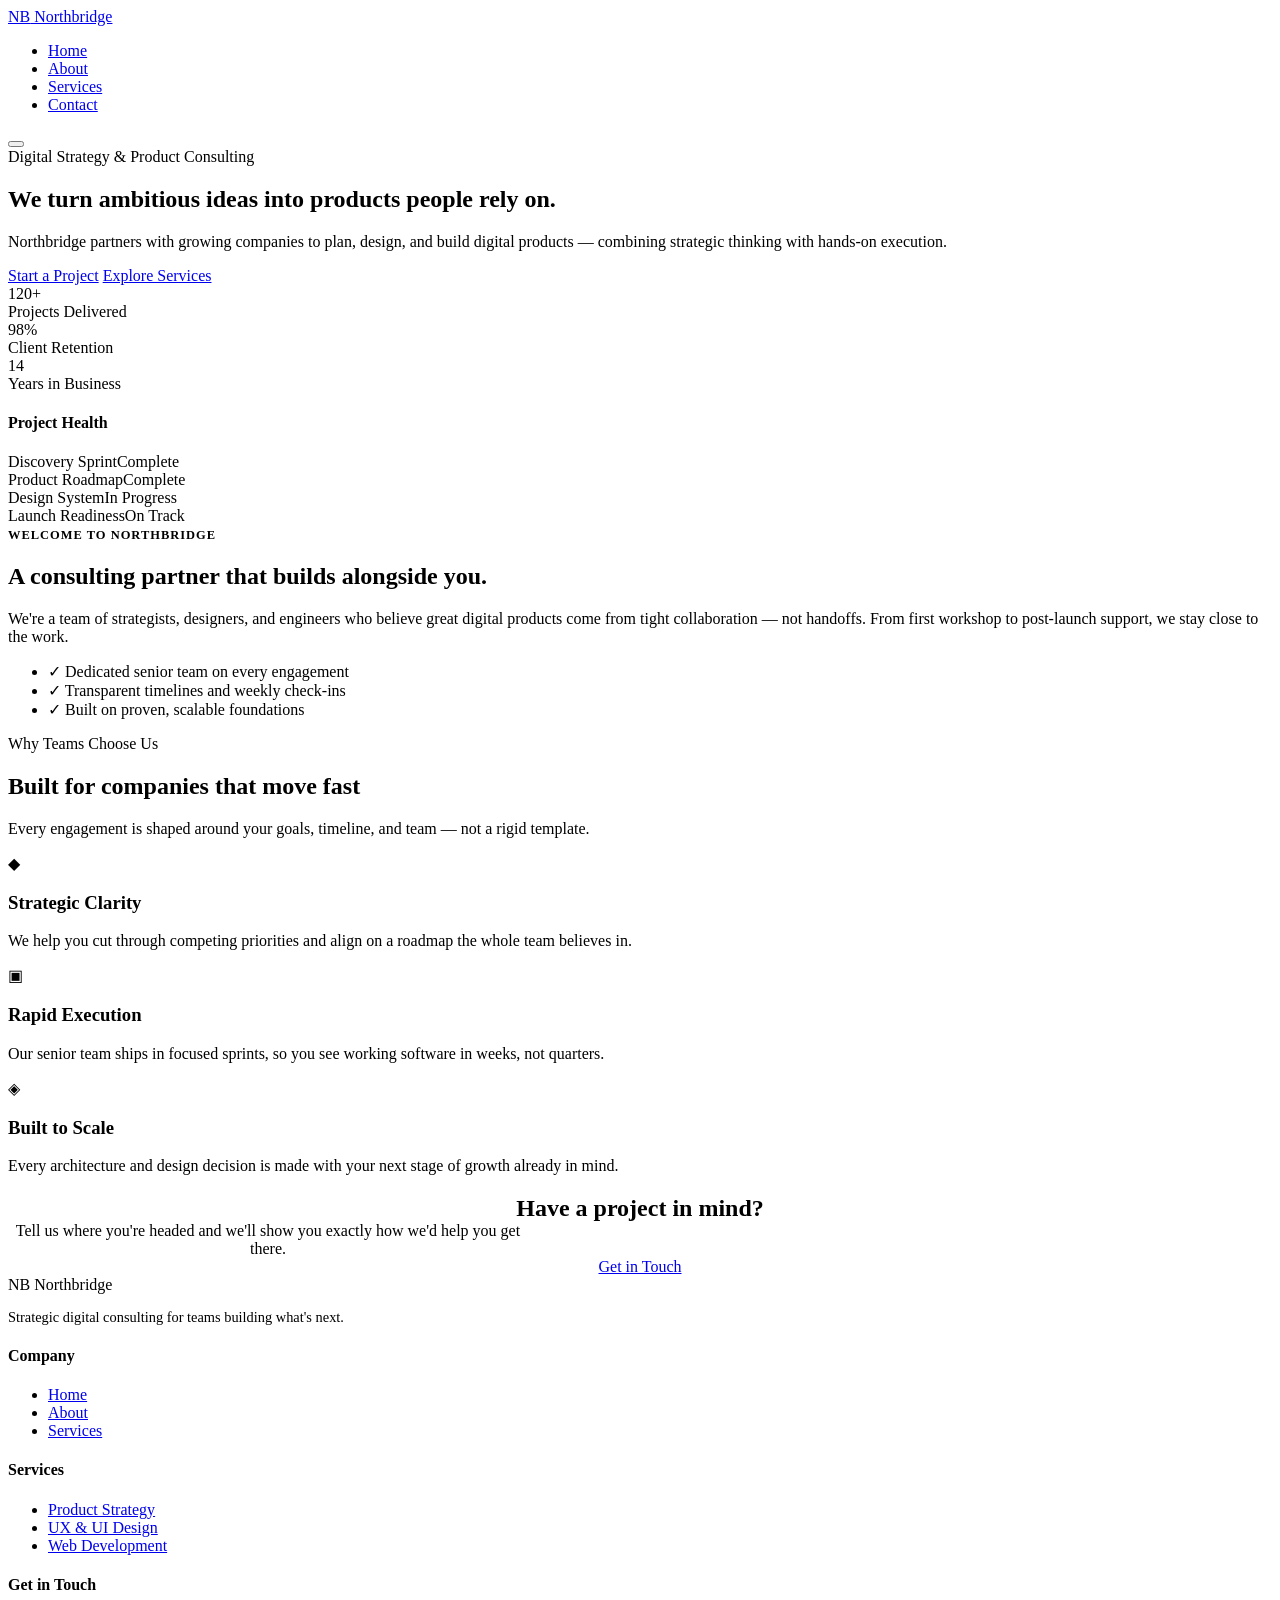
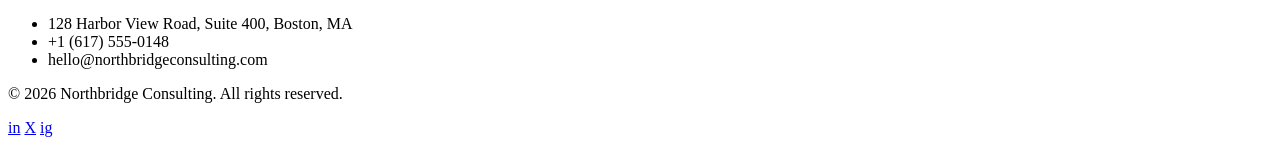
==== index.html @ ec138e43 "Add files via upload" ====
<!DOCTYPE html>
<html lang="en">
<head>
  <meta charset="UTF-8">
  <meta name="viewport" content="width=device-width, initial-scale=1.0">
  <title>Northbridge Consulting | Strategic Digital Growth</title>
  <meta name="description" content="Northbridge Consulting helps ambitious companies plan, build, and scale digital products with confidence.">
  <link rel="preconnect" href="https://fonts.googleapis.com">
  <link href="https://fonts.googleapis.com/css2?family=Poppins:wght@500;600;700&family=Inter:wght@400;500;600&display=swap" rel="stylesheet">
  <link rel="stylesheet" href="css/style.css">
</head>
<body>

  <!-- ===================== HEADER / NAVIGATION ===================== -->
  <header class="site-header">
    <nav class="navbar container">
      <a href="index.html" class="nav-brand">
        <span class="brand-mark">NB</span>
        Northbridge
      </a>

      <ul class="nav-links" id="nav-links">
        <li><a href="index.html">Home</a></li>
        <li><a href="about.html">About</a></li>
        <li><a href="services.html">Services</a></li>
        <li><a href="contact.html">Contact</a></li>
      </ul>

      <button class="nav-toggle" id="nav-toggle" aria-label="Toggle navigation menu" aria-expanded="false">
        <span class="bar"></span>
        <span class="bar"></span>
        <span class="bar"></span>
      </button>
    </nav>
  </header>

  <main>
    <!-- ===================== HERO BANNER ===================== -->
    <section class="hero">
      <div class="container hero-grid">
        <div class="hero-copy">
          <span class="eyebrow">Digital Strategy &amp; Product Consulting</span>
          <h1>We turn ambitious ideas into products people rely on.</h1>
          <p class="lead">Northbridge partners with growing companies to plan, design, and build digital products — combining strategic thinking with hands-on execution.</p>
          <div class="hero-actions">
            <a href="contact.html" class="btn btn-primary">Start a Project</a>
            <a href="services.html" class="btn btn-outline">Explore Services</a>
          </div>
          <div class="hero-stats">
            <div>
              <div class="stat-number">120+</div>
              <div class="stat-label">Projects Delivered</div>
            </div>
            <div>
              <div class="stat-number">98%</div>
              <div class="stat-label">Client Retention</div>
            </div>
            <div>
              <div class="stat-number">14</div>
              <div class="stat-label">Years in Business</div>
            </div>
          </div>
        </div>

        <div class="hero-visual">
          <div class="visual-card">
            <h4>Project Health</h4>
            <div class="visual-row"><span>Discovery Sprint</span><span class="tag">Complete</span></div>
            <div class="visual-row"><span>Product Roadmap</span><span class="tag">Complete</span></div>
            <div class="visual-row"><span>Design System</span><span class="tag">In Progress</span></div>
            <div class="visual-row"><span>Launch Readiness</span><span class="tag">On Track</span></div>
          </div>
        </div>
      </div>
    </section>

    <!-- ===================== WELCOME SECTION ===================== -->
    <section class="section">
      <div class="container welcome-grid">
        <div class="welcome-media">
          <div class="grid-pattern"></div>
        </div>
        <div class="welcome-content">
          <span class="eyebrow" style="color: var(--color-teal-500); font-weight:600; letter-spacing:0.08em; text-transform:uppercase; font-size:0.78rem;">Welcome to Northbridge</span>
          <h2>A consulting partner that builds alongside you.</h2>
          <p>We're a team of strategists, designers, and engineers who believe great digital products come from tight collaboration — not handoffs. From first workshop to post-launch support, we stay close to the work.</p>
          <ul class="check-list">
            <li><span class="check-icon">✓</span> Dedicated senior team on every engagement</li>
            <li><span class="check-icon">✓</span> Transparent timelines and weekly check-ins</li>
            <li><span class="check-icon">✓</span> Built on proven, scalable foundations</li>
          </ul>
        </div>
      </div>
    </section>

    <!-- ===================== FEATURES SECTION ===================== -->
    <section class="section section-alt">
      <div class="container">
        <div class="section-header">
          <span class="eyebrow">Why Teams Choose Us</span>
          <h2>Built for companies that move fast</h2>
          <p>Every engagement is shaped around your goals, timeline, and team — not a rigid template.</p>
        </div>

        <div class="card-grid">
          <div class="feature-card">
            <div class="card-icon">◆</div>
            <h3>Strategic Clarity</h3>
            <p>We help you cut through competing priorities and align on a roadmap the whole team believes in.</p>
          </div>
          <div class="feature-card">
            <div class="card-icon">▣</div>
            <h3>Rapid Execution</h3>
            <p>Our senior team ships in focused sprints, so you see working software in weeks, not quarters.</p>
          </div>
          <div class="feature-card">
            <div class="card-icon">◈</div>
            <h3>Built to Scale</h3>
            <p>Every architecture and design decision is made with your next stage of growth already in mind.</p>
          </div>
        </div>
      </div>
    </section>

    <!-- ===================== CALL TO ACTION ===================== -->
    <section class="section">
      <div class="container">
        <div class="mv-card" style="text-align:center; border-left:none; border-top:4px solid var(--color-teal-500); padding: var(--space-xl);">
          <h2 style="margin-bottom: var(--space-sm);">Have a project in mind?</h2>
          <p style="max-width:520px; margin: 0 auto var(--space-md);">Tell us where you're headed and we'll show you exactly how we'd help you get there.</p>
          <a href="contact.html" class="btn btn-dark">Get in Touch</a>
        </div>
      </div>
    </section>
  </main>

  <!-- ===================== FOOTER ===================== -->
  <footer class="site-footer">
    <div class="container">
      <div class="footer-grid">
        <div class="footer-col">
          <div class="footer-brand">
            <span class="brand-mark">NB</span>
            Northbridge
          </div>
          <p style="font-size:0.9rem;">Strategic digital consulting for teams building what's next.</p>
        </div>
        <div class="footer-col">
          <h4>Company</h4>
          <ul>
            <li><a href="index.html">Home</a></li>
            <li><a href="about.html">About</a></li>
            <li><a href="services.html">Services</a></li>
          </ul>
        </div>
        <div class="footer-col">
          <h4>Services</h4>
          <ul>
            <li><a href="services.html">Product Strategy</a></li>
            <li><a href="services.html">UX &amp; UI Design</a></li>
            <li><a href="services.html">Web Development</a></li>
          </ul>
        </div>
        <div class="footer-col">
          <h4>Get in Touch</h4>
          <ul>
            <li>128 Harbor View Road, Suite 400, Boston, MA</li>
            <li>+1 (617) 555-0148</li>
            <li>hello@northbridgeconsulting.com</li>
          </ul>
        </div>
      </div>
      <div class="footer-bottom">
        <p>&copy; 2026 Northbridge Consulting. All rights reserved.</p>
        <div class="footer-socials">
          <a href="#" aria-label="LinkedIn">in</a>
          <a href="#" aria-label="Twitter">X</a>
          <a href="#" aria-label="Instagram">ig</a>
        </div>
      </div>
    </div>
  </footer>

  <script src="js/script.js"></script>
</body>
</html>
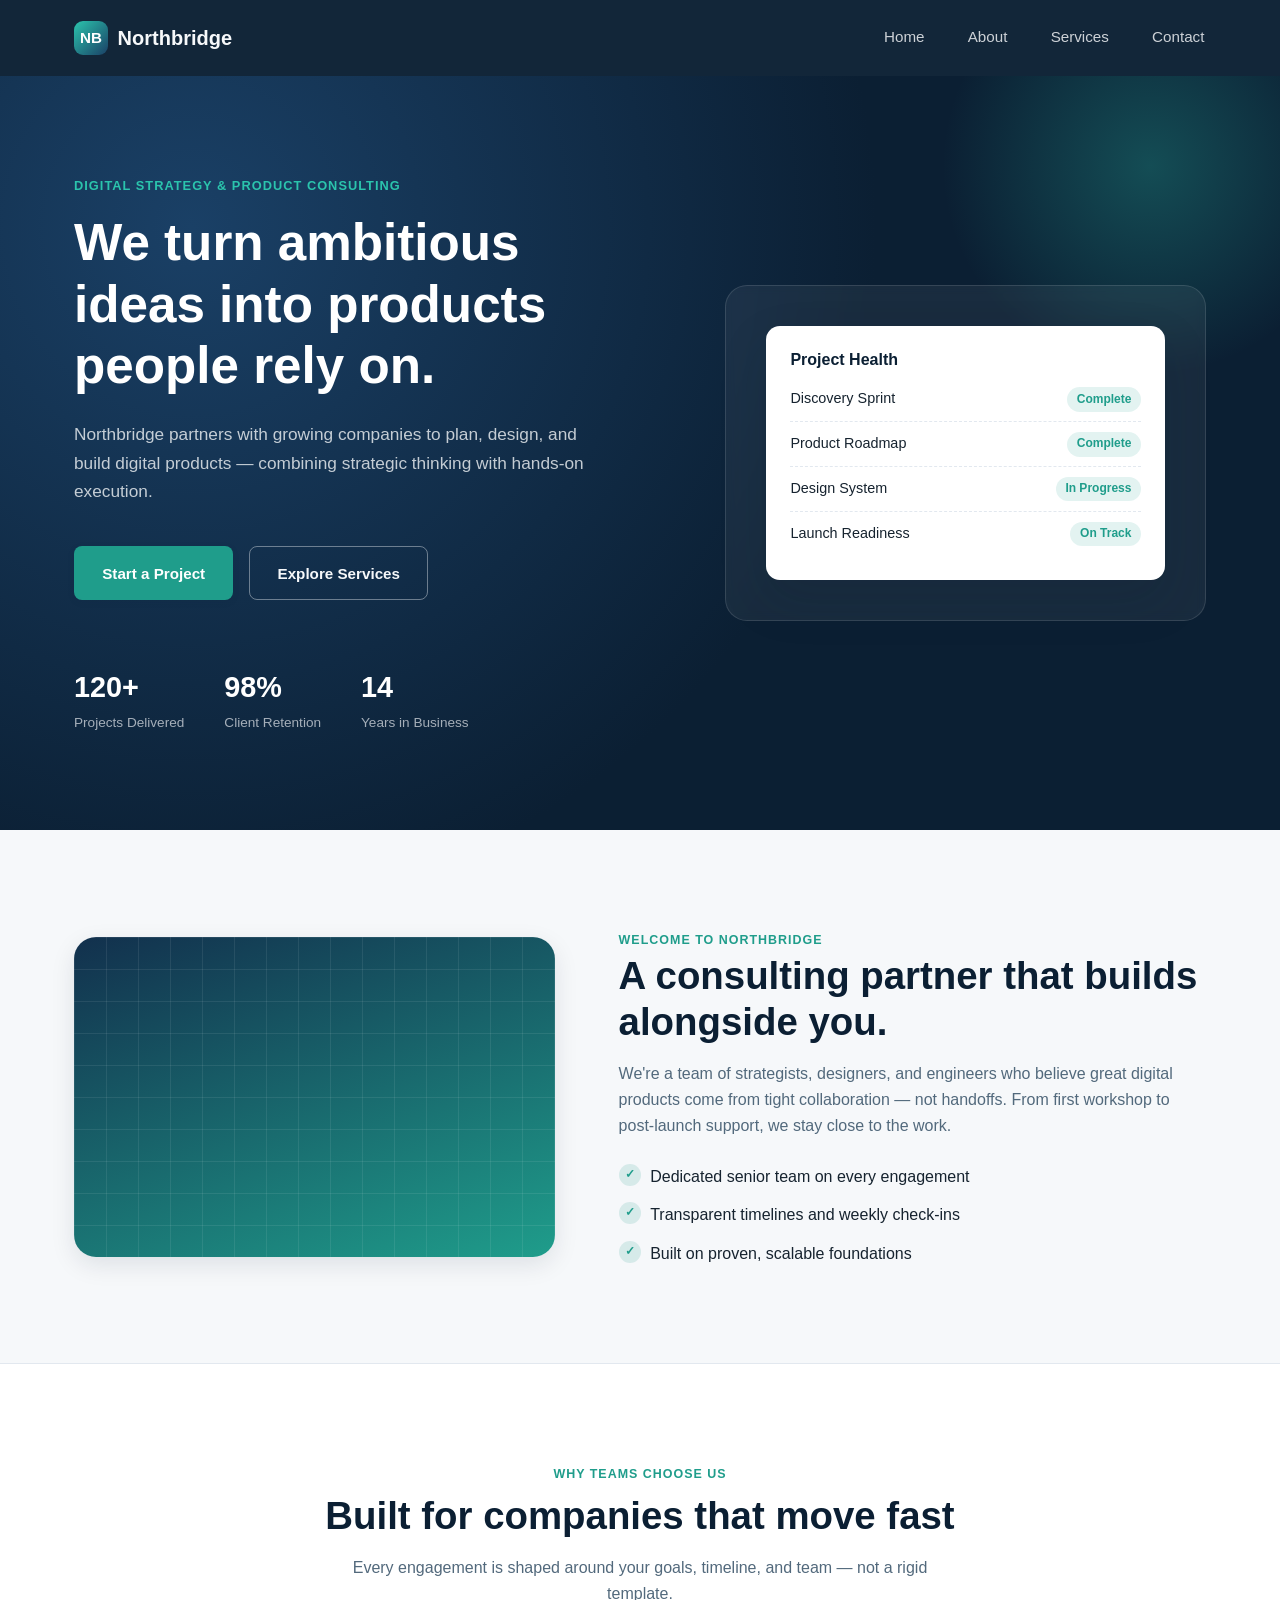
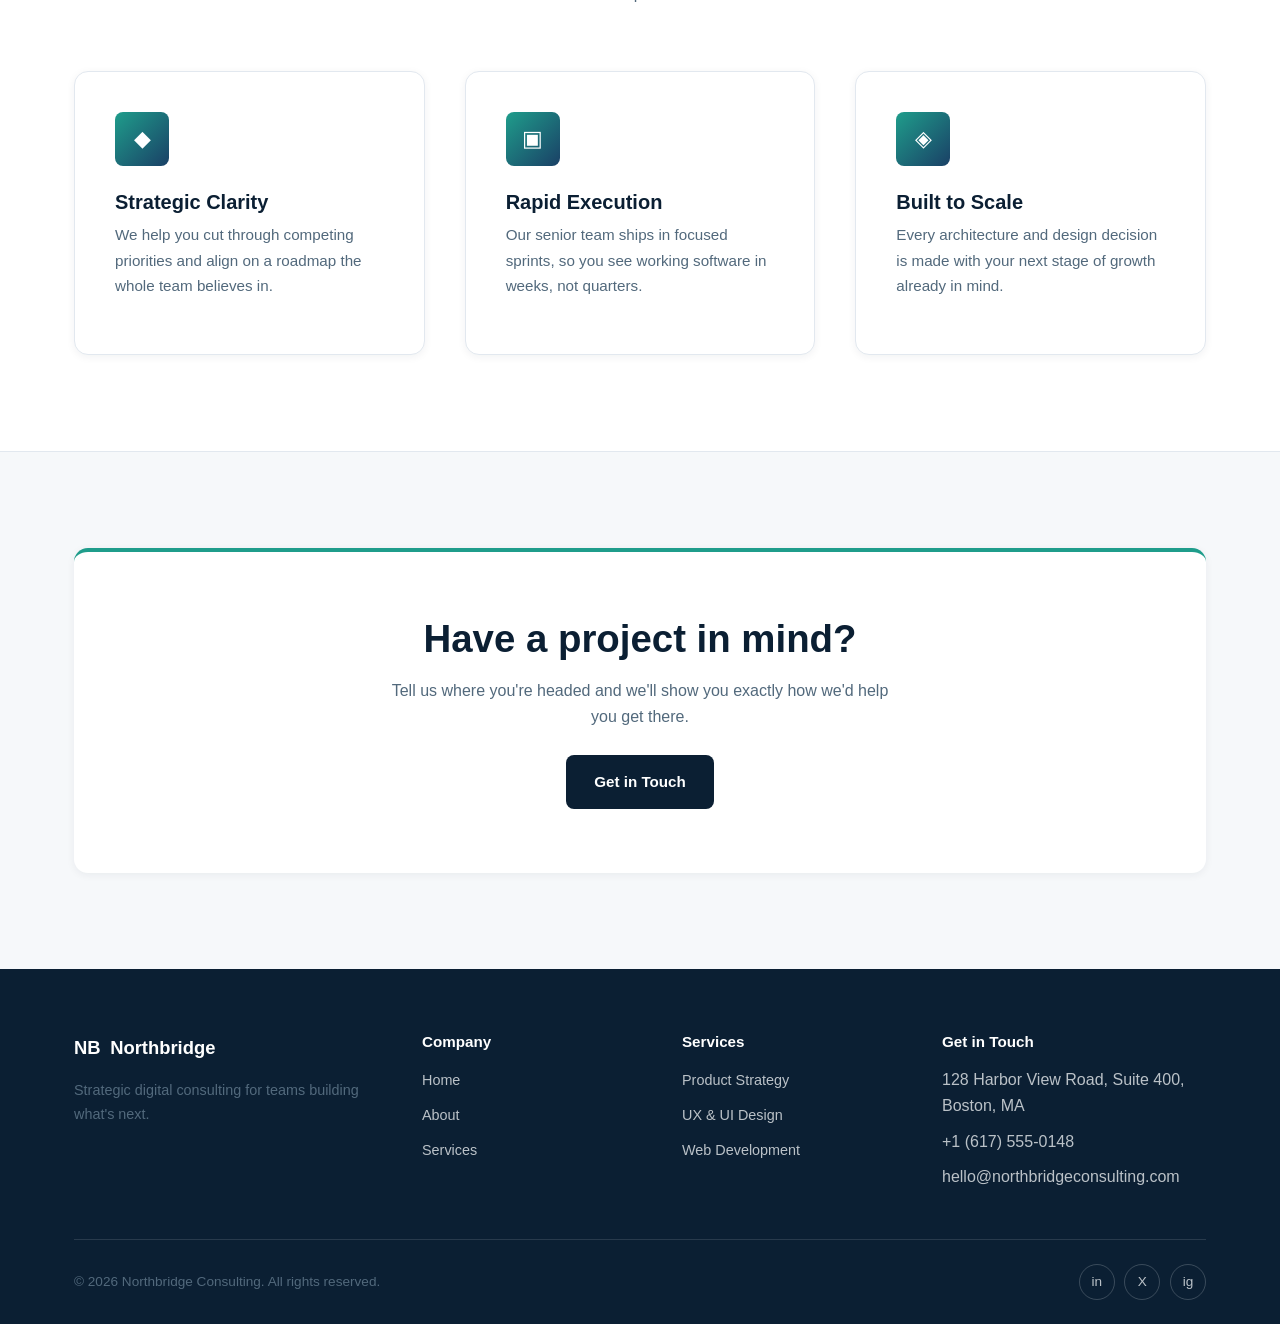
==== commit bcdbab70: "Update index.html" ====
--- a/index.html
+++ b/index.html
@@ -7,7 +7,7 @@
   <meta name="description" content="Northbridge Consulting helps ambitious companies plan, build, and scale digital products with confidence.">
   <link rel="preconnect" href="https://fonts.googleapis.com">
   <link href="https://fonts.googleapis.com/css2?family=Poppins:wght@500;600;700&family=Inter:wght@400;500;600&display=swap" rel="stylesheet">
-  <link rel="stylesheet" href="css/style.css">
+  <link rel="stylesheet" href="style.css">
 </head>
 <body>
 
--- a/style.css
+++ b/style.css
@@ -0,0 +1,1046 @@
+/* =========================================================
+   NORTHBRIDGE CONSULTING — STYLESHEET
+   Table of contents:
+   1. Design tokens (CSS variables)
+   2. Reset & base
+   3. Layout helpers
+   4. Navigation bar
+   5. Buttons
+   6. Hero banner
+   7. Welcome / intro section
+   8. Feature & service cards
+   9. About page sections
+   10. Contact page (form + info)
+   11. Footer
+   12. Responsive breakpoints
+   ========================================================= */
+
+/* ---------- 1. DESIGN TOKENS ---------- */
+:root {
+  /* Color palette */
+  --color-navy-900: #0b1f33;
+  --color-navy-800: #12304d;
+  --color-navy-700: #1a4066;
+  --color-teal-500: #1f9d8b;
+  --color-teal-400: #2bc4ad;
+  --color-amber-500: #e8a13d;
+  --color-bg: #f6f8fa;
+  --color-surface: #ffffff;
+  --color-border: #e2e8ef;
+  --color-text-primary: #16232f;
+  --color-text-secondary: #52697c;
+  --color-text-inverse: #f6f8fa;
+
+  /* Typography */
+  --font-display: 'Poppins', 'Segoe UI', sans-serif;
+  --font-body: 'Inter', 'Segoe UI', sans-serif;
+
+  /* Spacing scale */
+  --space-xs: 0.5rem;
+  --space-sm: 1rem;
+  --space-md: 1.5rem;
+  --space-lg: 2.5rem;
+  --space-xl: 4rem;
+  --space-2xl: 6rem;
+
+  /* Radius & shadow */
+  --radius-sm: 8px;
+  --radius-md: 14px;
+  --radius-lg: 22px;
+  --shadow-sm: 0 2px 8px rgba(11, 31, 51, 0.06);
+  --shadow-md: 0 8px 24px rgba(11, 31, 51, 0.10);
+  --shadow-lg: 0 20px 48px rgba(11, 31, 51, 0.16);
+
+  /* Transitions */
+  --transition-fast: 0.2s ease;
+  --transition-med: 0.35s cubic-bezier(0.22, 1, 0.36, 1);
+
+  /* Layout */
+  --max-width: 1180px;
+  --nav-height: 76px;
+}
+
+/* ---------- 2. RESET & BASE ---------- */
+* {
+  box-sizing: border-box;
+  margin: 0;
+  padding: 0;
+}
+
+html {
+  scroll-behavior: smooth;
+}
+
+body {
+  font-family: var(--font-body);
+  color: var(--color-text-primary);
+  background-color: var(--color-bg);
+  line-height: 1.65;
+  -webkit-font-smoothing: antialiased;
+}
+
+img {
+  max-width: 100%;
+  display: block;
+}
+
+a {
+  text-decoration: none;
+  color: inherit;
+}
+
+ul {
+  list-style: none;
+}
+
+h1, h2, h3, h4 {
+  font-family: var(--font-display);
+  font-weight: 600;
+  line-height: 1.2;
+  color: var(--color-navy-900);
+}
+
+h1 { font-size: clamp(2.2rem, 4vw, 3.4rem); }
+h2 { font-size: clamp(1.8rem, 3vw, 2.4rem); }
+h3 { font-size: 1.25rem; }
+
+p { color: var(--color-text-secondary); }
+
+/* Visible keyboard focus for accessibility */
+a:focus-visible,
+button:focus-visible,
+input:focus-visible,
+textarea:focus-visible {
+  outline: 3px solid var(--color-teal-400);
+  outline-offset: 2px;
+}
+
+/* ---------- 3. LAYOUT HELPERS ---------- */
+.container {
+  width: 100%;
+  max-width: var(--max-width);
+  margin: 0 auto;
+  padding: 0 var(--space-md);
+}
+
+.section {
+  padding: var(--space-2xl) 0;
+}
+
+.section-header {
+  text-align: center;
+  max-width: 640px;
+  margin: 0 auto var(--space-xl);
+}
+
+.section-header .eyebrow {
+  display: inline-block;
+  color: var(--color-teal-500);
+  font-weight: 600;
+  letter-spacing: 0.08em;
+  text-transform: uppercase;
+  font-size: 0.78rem;
+  margin-bottom: var(--space-xs);
+}
+
+.section-header p {
+  margin-top: var(--space-sm);
+}
+
+.section-alt {
+  background-color: var(--color-surface);
+  border-top: 1px solid var(--color-border);
+  border-bottom: 1px solid var(--color-border);
+}
+
+/* ---------- 4. NAVIGATION BAR ---------- */
+.site-header {
+  position: sticky;
+  top: 0;
+  z-index: 1000;
+  background-color: rgba(11, 31, 51, 0.97);
+  backdrop-filter: blur(6px);
+  height: var(--nav-height);
+}
+
+.navbar {
+  height: var(--nav-height);
+  display: flex;
+  align-items: center;
+  justify-content: space-between;
+}
+
+.nav-brand {
+  display: flex;
+  align-items: center;
+  gap: 0.6rem;
+  font-family: var(--font-display);
+  font-weight: 700;
+  font-size: 1.25rem;
+  color: var(--color-text-inverse);
+}
+
+.nav-brand .brand-mark {
+  width: 34px;
+  height: 34px;
+  border-radius: 9px;
+  background: linear-gradient(135deg, var(--color-teal-400), var(--color-navy-700));
+  display: flex;
+  align-items: center;
+  justify-content: center;
+  color: #fff;
+  font-weight: 700;
+  font-size: 0.95rem;
+}
+
+.nav-links {
+  display: flex;
+  align-items: center;
+  gap: var(--space-lg);
+}
+
+.nav-links a {
+  color: rgba(246, 248, 250, 0.82);
+  font-weight: 500;
+  font-size: 0.95rem;
+  position: relative;
+  padding: 0.4rem 0.1rem;
+  transition: color var(--transition-fast);
+}
+
+.nav-links a::after {
+  content: '';
+  position: absolute;
+  left: 0;
+  bottom: -4px;
+  width: 0%;
+  height: 2px;
+  background-color: var(--color-teal-400);
+  transition: width var(--transition-med);
+}
+
+.nav-links a:hover {
+  color: #ffffff;
+}
+
+.nav-links a:hover::after {
+  width: 100%;
+}
+
+.nav-links a.active {
+  color: #ffffff;
+}
+
+.nav-links a.active::after {
+  width: 100%;
+}
+
+.nav-toggle {
+  display: none;
+  flex-direction: column;
+  gap: 5px;
+  background: none;
+  border: none;
+  cursor: pointer;
+  padding: 8px;
+}
+
+.nav-toggle .bar {
+  width: 26px;
+  height: 2px;
+  background-color: #fff;
+  border-radius: 2px;
+  transition: transform var(--transition-fast), opacity var(--transition-fast);
+}
+
+.nav-toggle.open .bar:nth-child(1) {
+  transform: translateY(7px) rotate(45deg);
+}
+.nav-toggle.open .bar:nth-child(2) {
+  opacity: 0;
+}
+.nav-toggle.open .bar:nth-child(3) {
+  transform: translateY(-7px) rotate(-45deg);
+}
+
+/* ---------- 5. BUTTONS ---------- */
+.btn {
+  display: inline-flex;
+  align-items: center;
+  justify-content: center;
+  gap: 0.5rem;
+  padding: 0.85rem 1.7rem;
+  border-radius: var(--radius-sm);
+  font-weight: 600;
+  font-size: 0.95rem;
+  border: 1px solid transparent;
+  cursor: pointer;
+  transition: transform var(--transition-fast), box-shadow var(--transition-fast), background-color var(--transition-fast), color var(--transition-fast);
+}
+
+.btn-primary {
+  background-color: var(--color-teal-500);
+  color: #fff;
+  box-shadow: var(--shadow-sm);
+}
+
+.btn-primary:hover {
+  background-color: var(--color-teal-400);
+  transform: translateY(-2px);
+  box-shadow: var(--shadow-md);
+}
+
+.btn-outline {
+  background-color: transparent;
+  border-color: rgba(246, 248, 250, 0.4);
+  color: var(--color-text-inverse);
+}
+
+.btn-outline:hover {
+  border-color: #fff;
+  background-color: rgba(255, 255, 255, 0.08);
+  transform: translateY(-2px);
+}
+
+.btn-dark {
+  background-color: var(--color-navy-900);
+  color: #fff;
+}
+
+.btn-dark:hover {
+  background-color: var(--color-navy-700);
+  transform: translateY(-2px);
+  box-shadow: var(--shadow-md);
+}
+
+.btn-block {
+  width: 100%;
+}
+
+/* ---------- 6. HERO BANNER ---------- */
+.hero {
+  background: radial-gradient(circle at 15% 20%, var(--color-navy-700) 0%, var(--color-navy-900) 55%);
+  color: var(--color-text-inverse);
+  padding: var(--space-2xl) 0;
+  position: relative;
+  overflow: hidden;
+}
+
+.hero::before {
+  content: '';
+  position: absolute;
+  width: 420px;
+  height: 420px;
+  border-radius: 50%;
+  background: radial-gradient(circle, rgba(43, 196, 173, 0.28), transparent 70%);
+  top: -120px;
+  right: -80px;
+}
+
+.hero-grid {
+  display: grid;
+  grid-template-columns: 1.1fr 0.9fr;
+  gap: var(--space-xl);
+  align-items: center;
+  position: relative;
+  z-index: 1;
+}
+
+.hero .eyebrow {
+  color: var(--color-teal-400);
+  font-weight: 600;
+  letter-spacing: 0.08em;
+  text-transform: uppercase;
+  font-size: 0.8rem;
+  margin-bottom: var(--space-sm);
+  display: inline-block;
+}
+
+.hero h1 {
+  color: #fff;
+  margin-bottom: var(--space-md);
+}
+
+.hero p.lead {
+  color: rgba(246, 248, 250, 0.78);
+  font-size: 1.08rem;
+  max-width: 520px;
+  margin-bottom: var(--space-lg);
+}
+
+.hero-actions {
+  display: flex;
+  gap: var(--space-sm);
+  flex-wrap: wrap;
+}
+
+.hero-stats {
+  display: flex;
+  gap: var(--space-lg);
+  margin-top: var(--space-xl);
+  flex-wrap: wrap;
+}
+
+.hero-stats .stat-number {
+  font-family: var(--font-display);
+  font-size: 1.8rem;
+  font-weight: 700;
+  color: #fff;
+}
+
+.hero-stats .stat-label {
+  font-size: 0.85rem;
+  color: rgba(246, 248, 250, 0.65);
+}
+
+.hero-visual {
+  background: rgba(255, 255, 255, 0.06);
+  border: 1px solid rgba(255, 255, 255, 0.12);
+  border-radius: var(--radius-lg);
+  padding: var(--space-lg);
+  backdrop-filter: blur(4px);
+}
+
+.hero-visual .visual-card {
+  background-color: var(--color-surface);
+  border-radius: var(--radius-md);
+  padding: var(--space-md);
+  box-shadow: var(--shadow-lg);
+  color: var(--color-text-primary);
+}
+
+.hero-visual .visual-card h4 {
+  font-family: var(--font-display);
+  margin-bottom: var(--space-xs);
+}
+
+.hero-visual .visual-row {
+  display: flex;
+  justify-content: space-between;
+  padding: 0.6rem 0;
+  border-bottom: 1px dashed var(--color-border);
+  font-size: 0.9rem;
+}
+
+.hero-visual .visual-row:last-child {
+  border-bottom: none;
+}
+
+.hero-visual .visual-row .tag {
+  background-color: rgba(31, 157, 139, 0.12);
+  color: var(--color-teal-500);
+  padding: 0.15rem 0.6rem;
+  border-radius: 20px;
+  font-weight: 600;
+  font-size: 0.75rem;
+}
+
+/* ---------- 7. WELCOME / INTRO SECTION ---------- */
+.welcome-grid {
+  display: grid;
+  grid-template-columns: 0.9fr 1.1fr;
+  gap: var(--space-xl);
+  align-items: center;
+}
+
+.welcome-media {
+  background: linear-gradient(160deg, var(--color-navy-800), var(--color-teal-500));
+  border-radius: var(--radius-lg);
+  min-height: 320px;
+  position: relative;
+  box-shadow: var(--shadow-md);
+  overflow: hidden;
+}
+
+.welcome-media .grid-pattern {
+  position: absolute;
+  inset: 0;
+  background-image: linear-gradient(rgba(255,255,255,0.08) 1px, transparent 1px),
+                     linear-gradient(90deg, rgba(255,255,255,0.08) 1px, transparent 1px);
+  background-size: 32px 32px;
+}
+
+.welcome-content h2 {
+  margin-bottom: var(--space-sm);
+}
+
+.welcome-content p {
+  margin-bottom: var(--space-sm);
+}
+
+.check-list {
+  margin-top: var(--space-md);
+  display: grid;
+  gap: 0.75rem;
+}
+
+.check-list li {
+  display: flex;
+  align-items: flex-start;
+  gap: 0.6rem;
+  color: var(--color-text-primary);
+  font-weight: 500;
+}
+
+.check-list .check-icon {
+  flex-shrink: 0;
+  width: 22px;
+  height: 22px;
+  border-radius: 50%;
+  background-color: rgba(31, 157, 139, 0.15);
+  color: var(--color-teal-500);
+  display: flex;
+  align-items: center;
+  justify-content: center;
+  font-size: 0.75rem;
+  font-weight: 700;
+}
+
+/* ---------- 8. FEATURE & SERVICE CARDS ---------- */
+.card-grid {
+  display: grid;
+  grid-template-columns: repeat(3, 1fr);
+  gap: var(--space-lg);
+}
+
+.feature-card,
+.service-card,
+.reason-card {
+  background-color: var(--color-surface);
+  border: 1px solid var(--color-border);
+  border-radius: var(--radius-md);
+  padding: var(--space-lg);
+  box-shadow: var(--shadow-sm);
+  transition: transform var(--transition-med), box-shadow var(--transition-med), border-color var(--transition-med);
+}
+
+.feature-card:hover,
+.service-card:hover,
+.reason-card:hover {
+  transform: translateY(-6px);
+  box-shadow: var(--shadow-lg);
+  border-color: rgba(31, 157, 139, 0.35);
+}
+
+.card-icon {
+  width: 54px;
+  height: 54px;
+  border-radius: var(--radius-sm);
+  background: linear-gradient(135deg, var(--color-teal-500), var(--color-navy-700));
+  color: #fff;
+  display: flex;
+  align-items: center;
+  justify-content: center;
+  font-size: 1.4rem;
+  margin-bottom: var(--space-md);
+}
+
+.feature-card h3,
+.service-card h3,
+.reason-card h3 {
+  margin-bottom: var(--space-xs);
+}
+
+.feature-card p,
+.service-card p,
+.reason-card p {
+  font-size: 0.95rem;
+  margin-bottom: var(--space-sm);
+}
+
+.service-card {
+  display: flex;
+  flex-direction: column;
+}
+
+.service-card .service-link {
+  margin-top: auto;
+  display: inline-flex;
+  align-items: center;
+  gap: 0.4rem;
+  color: var(--color-teal-500);
+  font-weight: 600;
+  font-size: 0.92rem;
+  transition: gap var(--transition-fast), color var(--transition-fast);
+}
+
+.service-card .service-link:hover {
+  gap: 0.7rem;
+  color: var(--color-navy-800);
+}
+
+.services-grid {
+  display: grid;
+  grid-template-columns: repeat(2, 1fr);
+  gap: var(--space-lg);
+}
+
+/* ---------- 9. ABOUT PAGE SECTIONS ---------- */
+.about-hero {
+  background-color: var(--color-navy-900);
+  color: var(--color-text-inverse);
+  padding: var(--space-xl) 0;
+  text-align: center;
+}
+
+.about-hero .eyebrow {
+  color: var(--color-teal-400);
+  text-transform: uppercase;
+  letter-spacing: 0.08em;
+  font-weight: 600;
+  font-size: 0.8rem;
+}
+
+.about-hero h1 {
+  color: #fff;
+  margin: var(--space-sm) 0;
+}
+
+.about-hero p {
+  color: rgba(246, 248, 250, 0.75);
+  max-width: 620px;
+  margin: 0 auto;
+}
+
+.intro-grid {
+  display: grid;
+  grid-template-columns: 1fr 1fr;
+  gap: var(--space-xl);
+  align-items: center;
+}
+
+.mv-grid {
+  display: grid;
+  grid-template-columns: 1fr 1fr;
+  gap: var(--space-lg);
+}
+
+.mv-card {
+  background-color: var(--color-surface);
+  border-radius: var(--radius-md);
+  padding: var(--space-lg);
+  border-left: 4px solid var(--color-teal-500);
+  box-shadow: var(--shadow-sm);
+}
+
+.mv-card.vision {
+  border-left-color: var(--color-amber-500);
+}
+
+.mv-card h3 {
+  margin-bottom: var(--space-sm);
+}
+
+.reasons-grid {
+  display: grid;
+  grid-template-columns: repeat(4, 1fr);
+  gap: var(--space-md);
+}
+
+.reason-card {
+  text-align: center;
+}
+
+.reason-card .card-icon {
+  margin-left: auto;
+  margin-right: auto;
+}
+
+.stats-strip {
+  background-color: var(--color-navy-900);
+  color: #fff;
+  padding: var(--space-xl) 0;
+}
+
+.stats-strip .stats-row {
+  display: grid;
+  grid-template-columns: repeat(4, 1fr);
+  gap: var(--space-md);
+  text-align: center;
+}
+
+.stats-strip .stat-number {
+  font-family: var(--font-display);
+  font-size: 2.2rem;
+  font-weight: 700;
+  color: var(--color-teal-400);
+}
+
+.stats-strip .stat-label {
+  color: rgba(246, 248, 250, 0.7);
+  font-size: 0.9rem;
+  margin-top: 0.3rem;
+}
+
+/* ---------- 10. CONTACT PAGE ---------- */
+.contact-hero {
+  background-color: var(--color-navy-900);
+  color: var(--color-text-inverse);
+  padding: var(--space-xl) 0;
+  text-align: center;
+}
+
+.contact-hero h1 { color: #fff; }
+
+.contact-hero .eyebrow {
+  color: var(--color-teal-400);
+  text-transform: uppercase;
+  letter-spacing: 0.08em;
+  font-weight: 600;
+  font-size: 0.8rem;
+}
+
+.contact-hero p {
+  color: rgba(246, 248, 250, 0.75);
+  max-width: 560px;
+  margin: var(--space-sm) auto 0;
+}
+
+.contact-grid {
+  display: grid;
+  grid-template-columns: 1fr 1.2fr;
+  gap: var(--space-xl);
+  align-items: flex-start;
+}
+
+.contact-info-card {
+  background-color: var(--color-surface);
+  border-radius: var(--radius-md);
+  padding: var(--space-lg);
+  box-shadow: var(--shadow-sm);
+  border: 1px solid var(--color-border);
+}
+
+.contact-info-card h3 {
+  margin-bottom: var(--space-md);
+}
+
+.info-item {
+  display: flex;
+  gap: var(--space-sm);
+  align-items: flex-start;
+  padding: var(--space-sm) 0;
+  border-bottom: 1px solid var(--color-border);
+}
+
+.info-item:last-child {
+  border-bottom: none;
+}
+
+.info-item .info-icon {
+  width: 40px;
+  height: 40px;
+  flex-shrink: 0;
+  border-radius: 50%;
+  background-color: rgba(31, 157, 139, 0.12);
+  color: var(--color-teal-500);
+  display: flex;
+  align-items: center;
+  justify-content: center;
+  font-size: 1.05rem;
+}
+
+.info-item h4 {
+  font-size: 0.95rem;
+  margin-bottom: 0.2rem;
+}
+
+.info-item p {
+  font-size: 0.9rem;
+  margin: 0;
+}
+
+.map-placeholder {
+  margin-top: var(--space-md);
+  border-radius: var(--radius-md);
+  overflow: hidden;
+  border: 1px solid var(--color-border);
+  height: 160px;
+  background: repeating-linear-gradient(135deg, #eef2f5, #eef2f5 10px, #e5eaee 10px, #e5eaee 20px);
+  display: flex;
+  align-items: center;
+  justify-content: center;
+  color: var(--color-text-secondary);
+  font-size: 0.85rem;
+  font-weight: 600;
+}
+
+.contact-form-card {
+  background-color: var(--color-surface);
+  border-radius: var(--radius-md);
+  padding: var(--space-lg);
+  box-shadow: var(--shadow-sm);
+  border: 1px solid var(--color-border);
+}
+
+.contact-form-card h3 {
+  margin-bottom: 0.3rem;
+}
+
+.contact-form-card > p {
+  margin-bottom: var(--space-md);
+  font-size: 0.92rem;
+}
+
+.form-row {
+  display: grid;
+  grid-template-columns: 1fr 1fr;
+  gap: var(--space-md);
+}
+
+.form-group {
+  margin-bottom: var(--space-md);
+  display: flex;
+  flex-direction: column;
+}
+
+.form-group label {
+  font-weight: 600;
+  font-size: 0.88rem;
+  margin-bottom: 0.4rem;
+  color: var(--color-text-primary);
+}
+
+.form-group .required-dot {
+  color: var(--color-amber-500);
+}
+
+.form-group input,
+.form-group textarea {
+  font-family: var(--font-body);
+  font-size: 0.95rem;
+  padding: 0.75rem 0.9rem;
+  border: 1.5px solid var(--color-border);
+  border-radius: var(--radius-sm);
+  background-color: #fbfcfd;
+  color: var(--color-text-primary);
+  transition: border-color var(--transition-fast), box-shadow var(--transition-fast);
+}
+
+.form-group input:focus,
+.form-group textarea:focus {
+  border-color: var(--color-teal-500);
+  box-shadow: 0 0 0 3px rgba(31, 157, 139, 0.15);
+  outline: none;
+}
+
+.form-group textarea {
+  resize: vertical;
+  min-height: 120px;
+}
+
+.form-group input.input-error,
+.form-group textarea.input-error {
+  border-color: #d64545;
+  background-color: #fdf4f4;
+}
+
+.error-message {
+  color: #d64545;
+  font-size: 0.8rem;
+  margin-top: 0.35rem;
+  min-height: 1em;
+  display: none;
+}
+
+.error-message.visible {
+  display: block;
+}
+
+.form-success {
+  display: none;
+  align-items: center;
+  gap: 0.6rem;
+  background-color: rgba(31, 157, 139, 0.12);
+  color: var(--color-teal-500);
+  border: 1px solid rgba(31, 157, 139, 0.3);
+  border-radius: var(--radius-sm);
+  padding: 0.9rem 1rem;
+  font-weight: 600;
+  font-size: 0.92rem;
+  margin-bottom: var(--space-md);
+}
+
+.form-success.visible {
+  display: flex;
+}
+
+/* ---------- 11. FOOTER ---------- */
+.site-footer {
+  background-color: var(--color-navy-900);
+  color: rgba(246, 248, 250, 0.75);
+  padding: var(--space-xl) 0 var(--space-md);
+}
+
+.footer-grid {
+  display: grid;
+  grid-template-columns: 1.4fr 1fr 1fr 1.2fr;
+  gap: var(--space-lg);
+  padding-bottom: var(--space-lg);
+  border-bottom: 1px solid rgba(246, 248, 250, 0.12);
+}
+
+.footer-brand {
+  display: flex;
+  align-items: center;
+  gap: 0.6rem;
+  font-family: var(--font-display);
+  font-weight: 700;
+  font-size: 1.15rem;
+  color: #fff;
+  margin-bottom: var(--space-sm);
+}
+
+.footer-col h4 {
+  color: #fff;
+  font-size: 0.95rem;
+  margin-bottom: var(--space-sm);
+}
+
+.footer-col ul li {
+  margin-bottom: 0.55rem;
+}
+
+.footer-col ul li a {
+  font-size: 0.9rem;
+  transition: color var(--transition-fast), padding-left var(--transition-fast);
+}
+
+.footer-col ul li a:hover {
+  color: var(--color-teal-400);
+  padding-left: 3px;
+}
+
+.footer-bottom {
+  display: flex;
+  justify-content: space-between;
+  align-items: center;
+  flex-wrap: wrap;
+  gap: var(--space-sm);
+  padding-top: var(--space-md);
+  font-size: 0.85rem;
+}
+
+.footer-socials {
+  display: flex;
+  gap: 0.6rem;
+}
+
+.footer-socials a {
+  width: 36px;
+  height: 36px;
+  border-radius: 50%;
+  border: 1px solid rgba(246, 248, 250, 0.2);
+  display: flex;
+  align-items: center;
+  justify-content: center;
+  font-size: 0.85rem;
+  transition: background-color var(--transition-fast), transform var(--transition-fast);
+}
+
+.footer-socials a:hover {
+  background-color: var(--color-teal-500);
+  border-color: var(--color-teal-500);
+  transform: translateY(-3px);
+}
+
+/* ---------- 12. RESPONSIVE BREAKPOINTS ---------- */
+@media (max-width: 992px) {
+  .card-grid,
+  .services-grid,
+  .reasons-grid {
+    grid-template-columns: repeat(2, 1fr);
+  }
+
+  .hero-grid,
+  .welcome-grid,
+  .intro-grid,
+  .contact-grid {
+    grid-template-columns: 1fr;
+  }
+
+  .hero-visual {
+    order: -1;
+  }
+
+  .footer-grid {
+    grid-template-columns: 1fr 1fr;
+  }
+
+  .stats-strip .stats-row {
+    grid-template-columns: repeat(2, 1fr);
+    gap: var(--space-lg);
+  }
+}
+
+@media (max-width: 768px) {
+  :root {
+    --space-2xl: 3.5rem;
+    --space-xl: 2.5rem;
+  }
+
+  .nav-toggle {
+    display: flex;
+  }
+
+  .nav-links {
+    position: absolute;
+    top: var(--nav-height);
+    left: 0;
+    right: 0;
+    background-color: var(--color-navy-900);
+    flex-direction: column;
+    align-items: flex-start;
+    gap: 0;
+    max-height: 0;
+    overflow: hidden;
+    transition: max-height var(--transition-med);
+    border-bottom: 1px solid rgba(255,255,255,0.08);
+  }
+
+  .nav-links.open {
+    max-height: 420px;
+  }
+
+  .nav-links li {
+    width: 100%;
+  }
+
+  .nav-links a {
+    display: block;
+    padding: var(--space-sm) var(--space-md);
+    width: 100%;
+  }
+
+  .nav-links a::after {
+    display: none;
+  }
+
+  .card-grid,
+  .services-grid,
+  .reasons-grid,
+  .mv-grid,
+  .form-row {
+    grid-template-columns: 1fr;
+  }
+
+  .hero-actions {
+    flex-direction: column;
+    align-items: stretch;
+  }
+
+  .footer-grid {
+    grid-template-columns: 1fr;
+  }
+
+  .footer-bottom {
+    flex-direction: column;
+    text-align: center;
+  }
+}
+
+@media (max-width: 480px) {
+  h1 { font-size: 2rem; }
+  h2 { font-size: 1.6rem; }
+  .section { padding: var(--space-xl) 0; }
+}
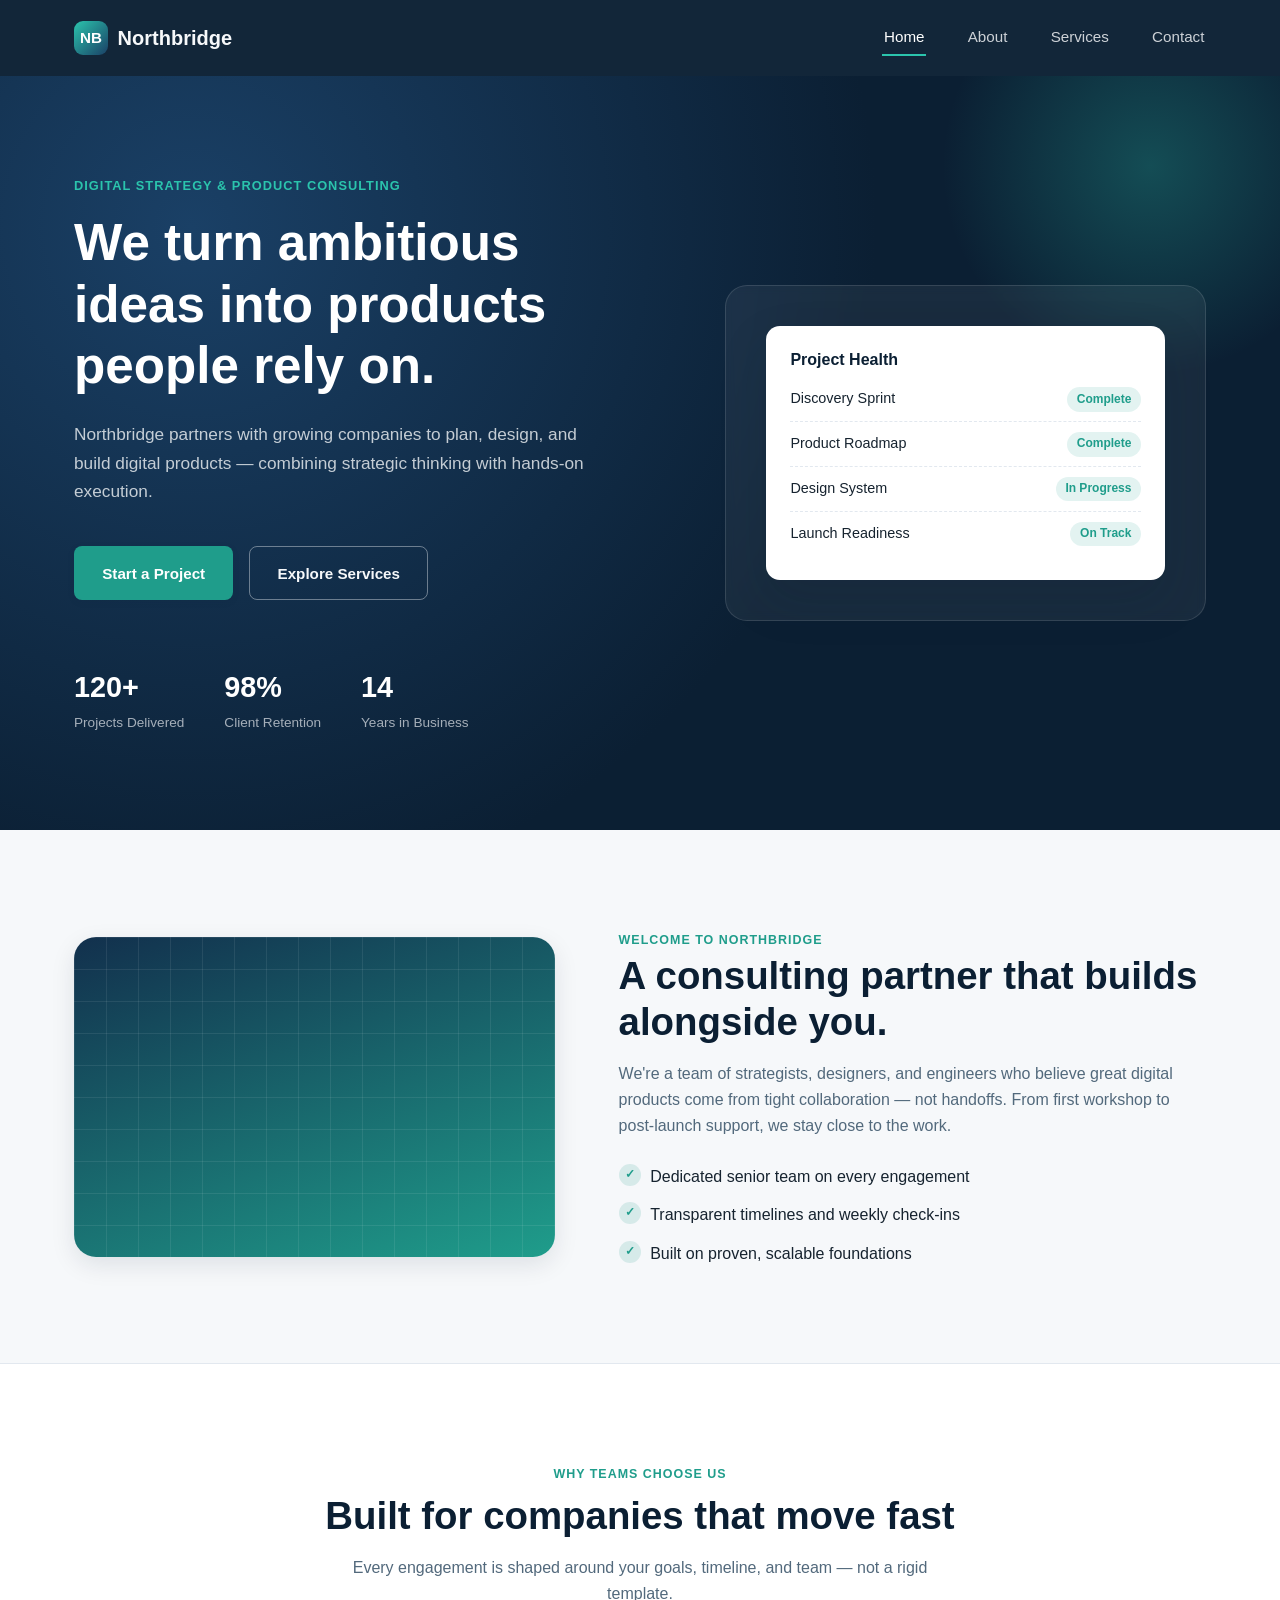
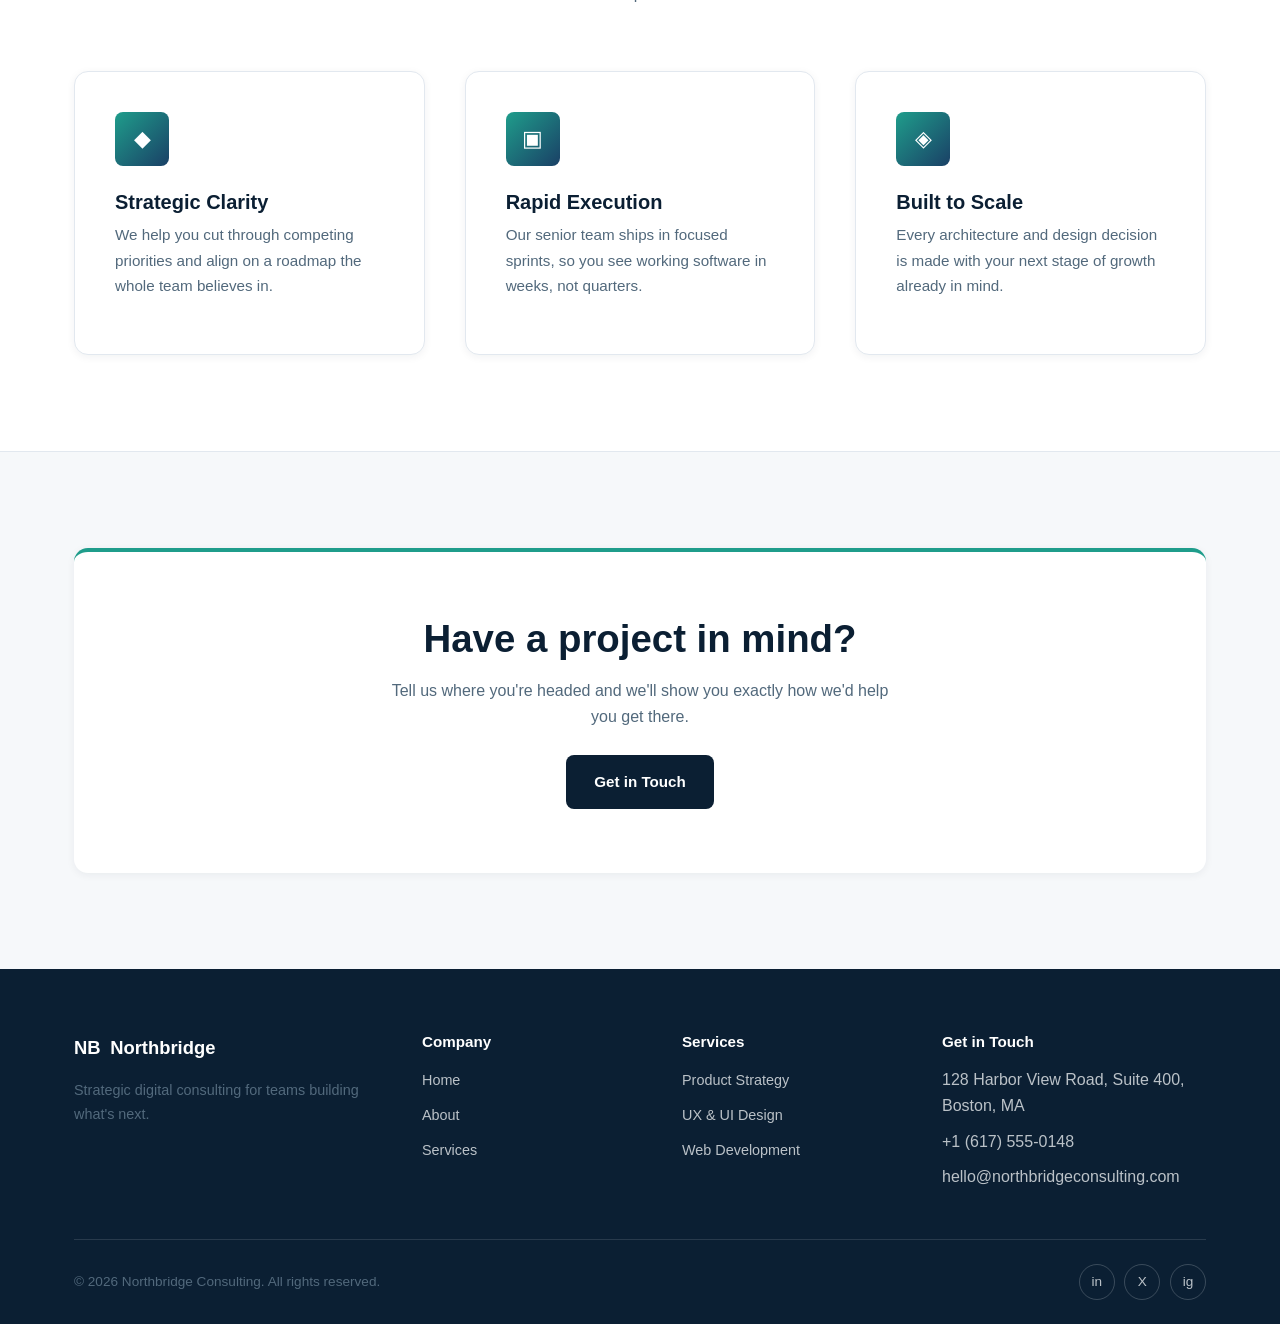
==== commit d2b556a4: "Update script source path in index.html" ====
--- a/index.html
+++ b/index.html
@@ -181,6 +181,6 @@
     </div>
   </footer>
 
-  <script src="js/script.js"></script>
+  <script src="script.js"></script>
 </body>
 </html>
